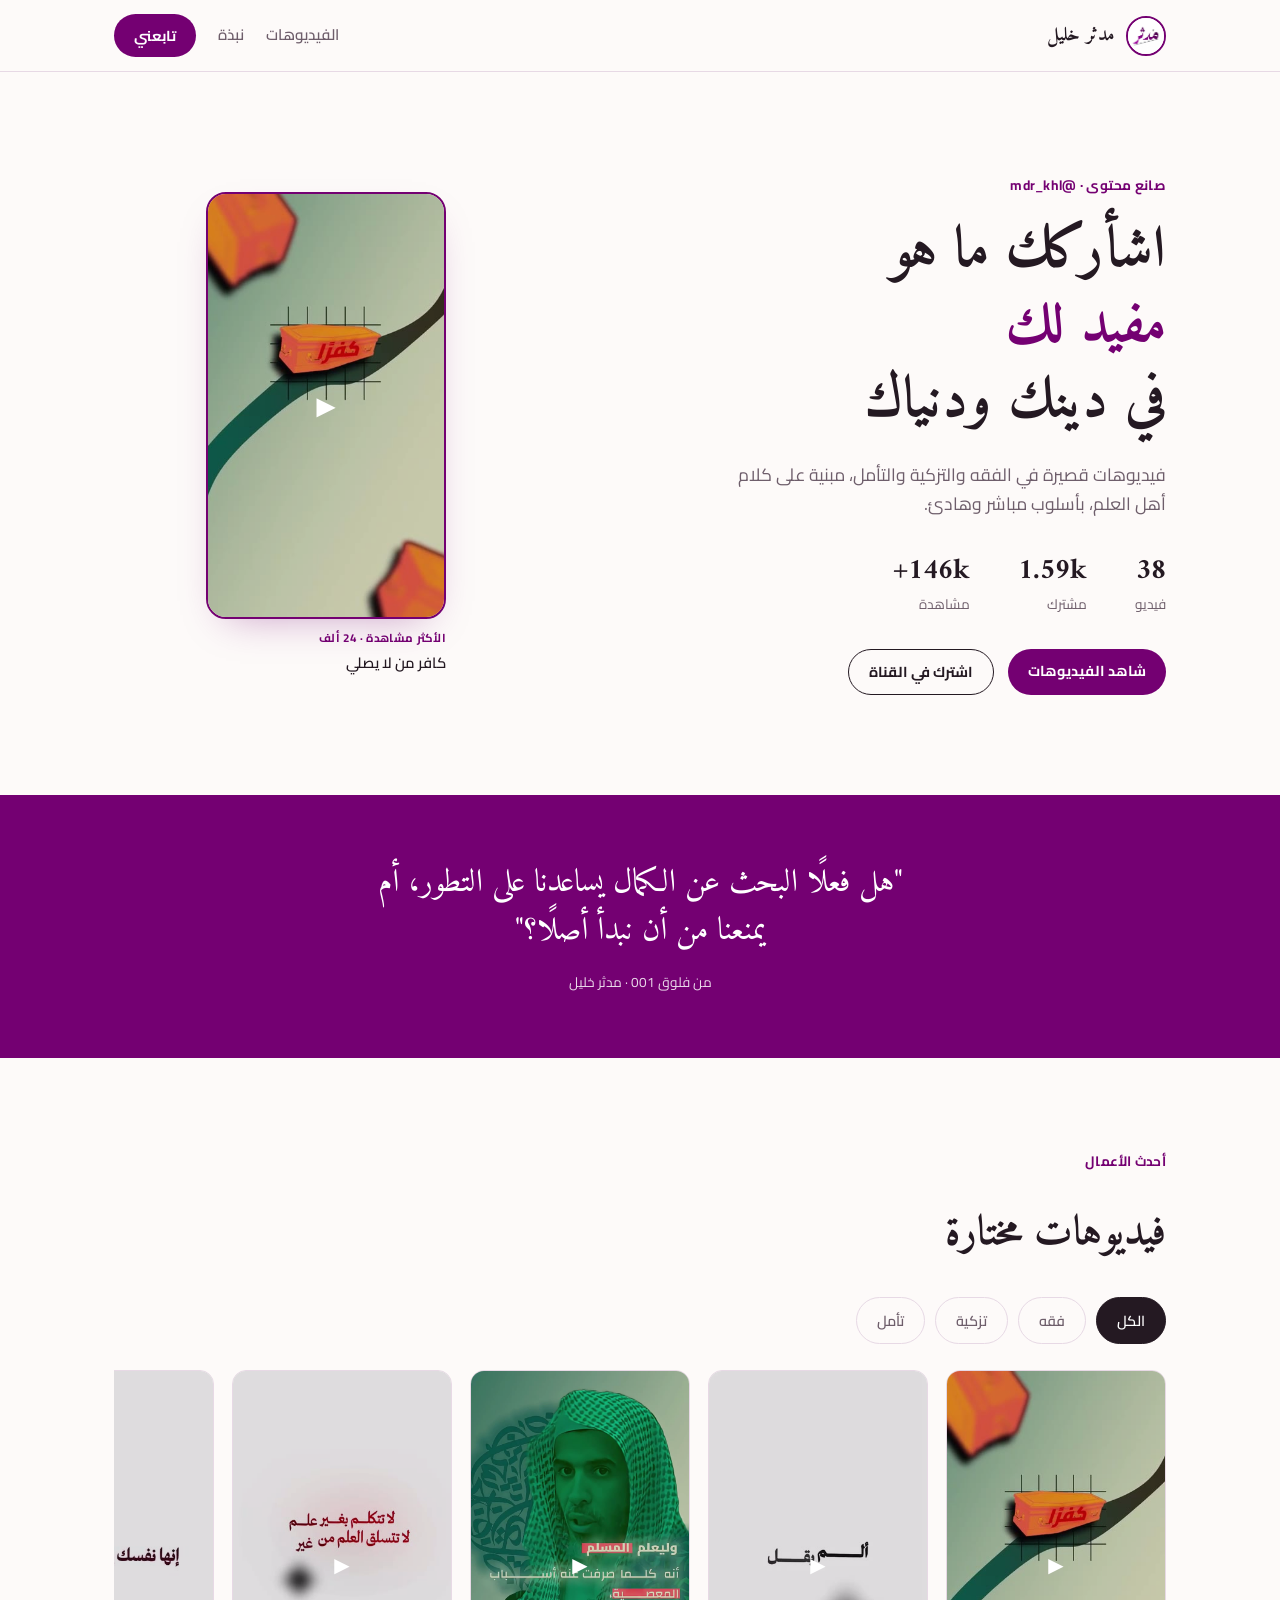
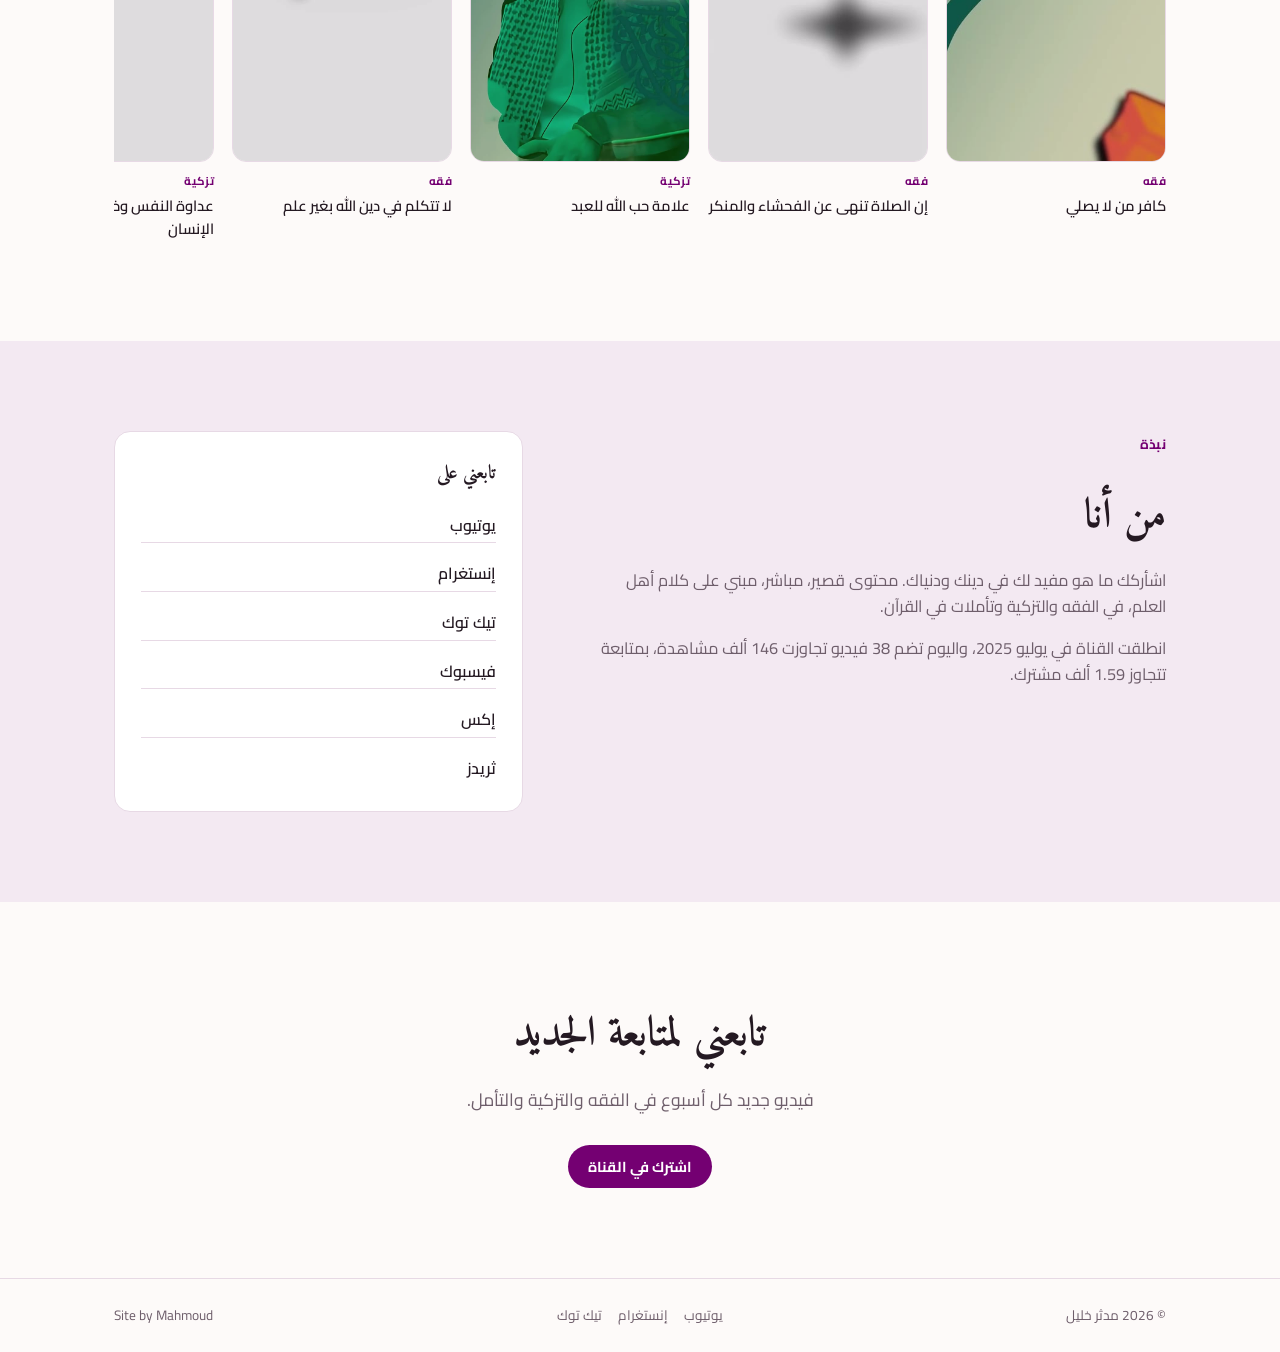
==== public/index.html @ 25e4bd89 "Fix hero: real video card instead of blank wordmark avatar His channel avatar is a wordmark logo, no" ====
<!doctype html>
<html lang="ar" dir="rtl">
<head>
  <meta charset="utf-8" />
  <meta name="viewport" content="width=device-width, initial-scale=1" />
  <title>مدثر خليل · صانع محتوى</title>
  <meta name="description" content="اشأركك ما هو مفيد لك في دينك ودنياك. فيديوهات قصيرة في الفقه والتزكية والتأمل." />
  <link rel="preconnect" href="https://fonts.googleapis.com" />
  <link rel="preconnect" href="https://fonts.gstatic.com" crossorigin />
  <link href="https://fonts.googleapis.com/css2?family=Amiri:wght@400;700&family=Cairo:wght@400;500;600;700&display=swap" rel="stylesheet" />
  <link rel="icon" href="data:image/svg+xml,<svg xmlns='http://www.w3.org/2000/svg' viewBox='0 0 100 100'><rect width='100' height='100' rx='22' fill='%23740072'/><text x='50' y='68' font-size='58' font-family='serif' font-weight='700' fill='white' text-anchor='middle'>م</text></svg>" />
  <link rel="stylesheet" href="css/style.css" />
</head>
<body>

<header class="nav">
  <div class="wrap">
    <a href="#top" class="brand">
      <img src="img/avatar.jpg" alt="مدثر خليل" />
      <span>مدثر خليل</span>
    </a>
    <nav class="links">
      <a href="#videos">الفيديوهات</a>
      <a href="#about">نبذة</a>
      <a class="btn" href="https://www.youtube.com/@mdr_khl" target="_blank" rel="noopener">تابعني</a>
    </nav>
  </div>
</header>

<main id="top">

  <section class="hero">
    <div class="wrap hero-grid">
      <div class="hero-text">
        <span class="eyebrow">صانع محتوى · @mdr_khl</span>
        <h1>اشأركك ما هو<br /><span class="accent">مفيد لك</span><br />في دينك ودنياك</h1>
        <p class="sub">فيديوهات قصيرة في الفقه والتزكية والتأمل، مبنية على كلام أهل العلم، بأسلوب مباشر وهادئ.</p>
        <div class="stats">
          <div><span class="n">38</span><span class="l">فيديو</span></div>
          <div><span class="n">1.59k</span><span class="l">مشترك</span></div>
          <div><span class="n">146k+</span><span class="l">مشاهدة</span></div>
        </div>
        <div class="actions">
          <a class="btn btn-primary" href="#videos">شاهد الفيديوهات</a>
          <a class="btn btn-ghost" href="https://www.youtube.com/@mdr_khl" target="_blank" rel="noopener">اشترك في القناة</a>
        </div>
      </div>
      <div class="hero-portrait">
        <article class="card hero-card" data-slug="kafir-la-yusalli">
          <div class="thumb">
            <img src="posters/kafir-la-yusalli.jpg" alt="كافر من لا يصلي" />
            <span class="play">&#9658;</span>
          </div>
          <div class="meta"><span class="cat">الأكثر مشاهدة · 24 ألف</span><span class="t">كافر من لا يصلي</span></div>
        </article>
      </div>
    </div>
  </section>

  <section class="quote-band">
    <div class="wrap">
      <p class="quote">"هل فعلًا البحث عن الكمال يساعدنا على التطور، أم يمنعنا من أن نبدأ أصلًا؟"</p>
      <span class="quote-source">من فلوق 001 · مدثر خليل</span>
    </div>
  </section>

  <section class="section" id="videos">
    <div class="wrap">
      <div class="section-head">
        <span class="eyebrow">أحدث الأعمال</span>
        <h2>فيديوهات مختارة</h2>
      </div>

      <div class="filters" role="group" aria-label="تصفية الفيديوهات">
        <button class="filter" data-filter="الكل" aria-pressed="true">الكل</button>
        <button class="filter" data-filter="فقه">فقه</button>
        <button class="filter" data-filter="تزكية">تزكية</button>
        <button class="filter" data-filter="تأمل">تأمل</button>
      </div>

      <div class="reel-strip" id="reel">
        <!-- cards injected by data below via JS-free static markup -->
        <article class="card" data-cat="فقه" data-slug="kafir-la-yusalli">
          <div class="thumb"><img src="posters/kafir-la-yusalli.jpg" alt="" /><span class="play">&#9658;</span></div>
          <div class="meta"><span class="cat">فقه</span><span class="t">كافر من لا يصلي</span></div>
        </article>
        <article class="card" data-cat="فقه" data-slug="salah-tanha-fahsha">
          <div class="thumb"><img src="posters/salah-tanha-fahsha.jpg" alt="" /><span class="play">&#9658;</span></div>
          <div class="meta"><span class="cat">فقه</span><span class="t">إن الصلاة تنهى عن الفحشاء والمنكر</span></div>
        </article>
        <article class="card" data-cat="تزكية" data-slug="alamat-hub-allah">
          <div class="thumb"><img src="posters/alamat-hub-allah.jpg" alt="" /><span class="play">&#9658;</span></div>
          <div class="meta"><span class="cat">تزكية</span><span class="t">علامة حب الله للعبد</span></div>
        </article>
        <article class="card" data-cat="فقه" data-slug="la-tatakalam-bighayr-ilm">
          <div class="thumb"><img src="posters/la-tatakalam-bighayr-ilm.jpg" alt="" /><span class="play">&#9658;</span></div>
          <div class="meta"><span class="cat">فقه</span><span class="t">لا تتكلم في دين الله بغير علم</span></div>
        </article>
        <article class="card" data-cat="تزكية" data-slug="adawat-al-nafs">
          <div class="thumb"><img src="posters/adawat-al-nafs.jpg" alt="" /><span class="play">&#9658;</span></div>
          <div class="meta"><span class="cat">تزكية</span><span class="t">عداوة النفس وخطورتها على الإنسان</span></div>
        </article>
        <article class="card" data-cat="تأمل" data-slug="kul-shay-bimuqabil">
          <div class="thumb"><img src="posters/kul-shay-bimuqabil.jpg" alt="" /><span class="play">&#9658;</span></div>
          <div class="meta"><span class="cat">تأمل</span><span class="t">إفعل ما شئت فكل شيء بمقابل</span></div>
        </article>
        <article class="card" data-cat="فقه" data-slug="la-tatakalam-fima-la-talam">
          <div class="thumb"><img src="posters/la-tatakalam-fima-la-talam.jpg" alt="" /><span class="play">&#9658;</span></div>
          <div class="meta"><span class="cat">فقه</span><span class="t">لا تتكلم فيما لا تعلم</span></div>
        </article>
        <article class="card" data-cat="تزكية" data-slug="al-awwab">
          <div class="thumb"><img src="posters/al-awwab.jpg" alt="" /><span class="play">&#9658;</span></div>
          <div class="meta"><span class="cat">تزكية</span><span class="t">الأوّاب</span></div>
        </article>
        <article class="card" data-cat="تأمل" data-slug="awwal-amr-nahy">
          <div class="thumb"><img src="posters/awwal-amr-nahy.jpg" alt="" /><span class="play">&#9658;</span></div>
          <div class="meta"><span class="cat">تأمل</span><span class="t">أول أمر وأول نهي في القرآن</span></div>
        </article>
      </div>
    </div>
  </section>

  <section class="section cream" id="about">
    <div class="wrap about-grid">
      <div>
        <span class="eyebrow">نبذة</span>
        <h2>من أنا</h2>
        <p class="body">اشأركك ما هو مفيد لك في دينك ودنياك. محتوى قصير، مباشر، مبني على كلام أهل العلم، في الفقه والتزكية وتأملات في القرآن.</p>
        <p class="body">انطلقت القناة في يوليو 2025، واليوم تضم 38 فيديو تجاوزت 146 ألف مشاهدة، بمتابعة تتجاوز 1.59 ألف مشترك.</p>
      </div>
      <div class="socials-card">
        <h3>تابعني على</h3>
        <a href="https://www.youtube.com/@mdr_khl" target="_blank" rel="noopener">يوتيوب</a>
        <a href="https://instagram.com/mdr_khl" target="_blank" rel="noopener">إنستغرام</a>
        <a href="https://tiktok.com/@mdr_khl" target="_blank" rel="noopener">تيك توك</a>
        <a href="https://facebook.com/share/17d2tBjPkg" target="_blank" rel="noopener">فيسبوك</a>
        <a href="https://x.com/a1b_ed" target="_blank" rel="noopener">إكس</a>
        <a href="https://threads.com/@mdr_khl" target="_blank" rel="noopener">ثريدز</a>
      </div>
    </div>
  </section>

  <section class="section cta">
    <div class="wrap">
      <h2>تابعني لمتابعة الجديد</h2>
      <p class="sub">فيديو جديد كل أسبوع في الفقه والتزكية والتأمل.</p>
      <a class="btn btn-primary" href="https://www.youtube.com/@mdr_khl" target="_blank" rel="noopener">اشترك في القناة</a>
    </div>
  </section>

</main>

<footer class="foot">
  <div class="wrap">
    <span>© <span id="year"></span> مدثر خليل</span>
    <nav class="socials">
      <a href="https://www.youtube.com/@mdr_khl" target="_blank" rel="noopener">يوتيوب</a>
      <a href="https://instagram.com/mdr_khl" target="_blank" rel="noopener">إنستغرام</a>
      <a href="https://tiktok.com/@mdr_khl" target="_blank" rel="noopener">تيك توك</a>
    </nav>
    <a class="credit" href="https://mizanai.uk" target="_blank" rel="noopener">Site by Mahmoud</a>
  </div>
</footer>

<div class="lightbox" id="lightbox" role="dialog" aria-modal="true">
  <div class="frame">
    <button class="close" id="lb-close">&#10005; إغلاق</button>
    <video id="lb-video" controls playsinline preload="none"></video>
  </div>
</div>

<script src="js/app.js"></script>
</body>
</html>
---- public/css/style.css ----
:root {
  --bg: #fdfaf9;
  --cream: #f3e9f2;
  --ink: #241922;
  --ink-soft: #6e5e6b;
  --line: #e7d9e5;
  --accent: #740072;
  --accent-soft: #f3e0f2;
  --font-display: "Amiri", "Traditional Arabic", serif;
  --font-body: "Cairo", "Tahoma", sans-serif;
  --maxw: 1180px;
  --pad: clamp(20px, 5vw, 64px);
}

* { box-sizing: border-box; }
body {
  margin: 0;
  background: var(--bg);
  color: var(--ink);
  font-family: var(--font-body);
  line-height: 1.6;
}
a { color: inherit; text-decoration: none; }
.wrap { max-width: var(--maxw); margin-inline: auto; padding-inline: var(--pad); }

/* ---------- nav ---------- */
.nav {
  position: sticky; top: 0; z-index: 40;
  background: color-mix(in srgb, var(--bg) 88%, transparent);
  backdrop-filter: blur(10px);
  border-bottom: 1px solid var(--line);
}
.nav .wrap { display: flex; align-items: center; justify-content: space-between; padding-block: 14px; }
.brand { display: flex; align-items: center; gap: 12px; font-family: var(--font-display); font-weight: 700; font-size: 1.2rem; }
.brand img { width: 40px; height: 40px; border-radius: 50%; object-fit: cover; border: 2px solid var(--accent); }
.links { display: flex; align-items: center; gap: 22px; }
.links a:not(.btn) { font-weight: 600; color: var(--ink-soft); font-size: 0.95rem; }
.btn { font-family: var(--font-body); font-weight: 700; font-size: 0.9rem; padding: 10px 20px; border-radius: 999px; }
.links .btn { background: var(--accent); color: #fff; }
.btn-primary { background: var(--accent); color: #fff; display: inline-block; }
.btn-ghost { border: 1.5px solid var(--ink); color: var(--ink); display: inline-block; }

/* ---------- hero ---------- */
.hero { padding-block: clamp(50px, 8vw, 100px); }
.hero-grid { display: grid; grid-template-columns: 1.3fr 1fr; gap: clamp(30px, 6vw, 80px); align-items: center; }
.eyebrow { display: inline-block; font-weight: 700; font-size: 0.85rem; letter-spacing: 0.02em; color: var(--accent); margin-bottom: 18px; }
.hero-text h1 { font-family: var(--font-display); font-weight: 700; font-size: clamp(2.2rem, 5vw, 3.6rem); line-height: 1.3; margin: 0 0 22px; }
.hero-text h1 .accent { color: var(--accent); }
.sub { font-size: 1.1rem; color: var(--ink-soft); max-width: 46ch; margin-bottom: 30px; }
.stats { display: flex; gap: clamp(24px, 5vw, 48px); margin-bottom: 34px; }
.stats .n { display: block; font-family: var(--font-display); font-weight: 700; font-size: 1.8rem; color: var(--ink); }
.stats .l { display: block; font-size: 0.85rem; color: var(--ink-soft); }
.actions { display: flex; gap: 14px; flex-wrap: wrap; }
.hero-portrait { justify-self: center; width: min(240px, 100%); }
.hero-card { width: 100%; }
.hero-card .thumb { border-radius: 20px; border: 2px solid var(--accent); box-shadow: 0 16px 40px -20px rgba(116,0,114,0.4); }
.hero-card .play { font-size: 2rem; }

/* ---------- quote band ---------- */
.quote-band { background: var(--accent); color: #fff; padding-block: clamp(36px, 6vw, 64px); text-align: center; }
.quote { font-family: var(--font-display); font-size: clamp(1.3rem, 3vw, 2rem); max-width: 32ch; margin: 0 auto 14px; line-height: 1.5; }
.quote-source { font-size: 0.85rem; opacity: 0.85; }

/* ---------- sections ---------- */
.section { padding-block: clamp(50px, 8vw, 90px); }
.section.cream { background: var(--cream); }
.section-head { margin-bottom: 30px; }
.section-head h2, .about-grid h2, .cta h2 { font-family: var(--font-display); font-weight: 700; font-size: clamp(1.8rem, 3.5vw, 2.6rem); margin: 10px 0 0; }

/* ---------- filters ---------- */
.filters { display: flex; gap: 10px; margin-bottom: 26px; flex-wrap: wrap; }
.filter {
  font-family: var(--font-body); font-weight: 600; font-size: 0.9rem;
  padding: 9px 20px; border-radius: 999px; border: 1.5px solid var(--line); background: transparent; color: var(--ink-soft);
  cursor: pointer;
}
.filter[aria-pressed="true"] { background: var(--ink); color: #fff; border-color: var(--ink); }

/* ---------- reel strip ---------- */
.reel-strip {
  display: grid; grid-auto-flow: column; grid-auto-columns: 220px;
  gap: 18px; overflow-x: auto; padding-bottom: 10px; scroll-snap-type: x mandatory;
}
.card { scroll-snap-align: start; cursor: pointer; }
.card[hidden] { display: none; }
.thumb {
  position: relative; aspect-ratio: 9/16; border-radius: 14px; overflow: hidden;
  border: 1px solid var(--line); background: var(--cream);
}
.thumb img { width: 100%; height: 100%; object-fit: cover; display: block; }
.play {
  position: absolute; inset: 0; display: flex; align-items: center; justify-content: center;
  color: #fff; font-size: 1.6rem; background: rgba(36,25,34,0.15);
}
.card:hover .thumb { border-color: var(--accent); }
.meta { padding-top: 10px; }
.cat { display: block; font-size: 0.72rem; font-weight: 700; letter-spacing: 0.03em; color: var(--accent); text-transform: uppercase; margin-bottom: 4px; }
.t { display: block; font-weight: 600; font-size: 0.92rem; }

/* ---------- about ---------- */
.about-grid { display: grid; grid-template-columns: 1.4fr 1fr; gap: clamp(30px, 6vw, 70px); align-items: start; }
.body { color: var(--ink-soft); font-size: 1.02rem; margin-bottom: 16px; }
.socials-card {
  background: #fff; border: 1px solid var(--line); border-radius: 16px; padding: 26px;
  display: flex; flex-direction: column; gap: 14px;
}
.socials-card h3 { font-family: var(--font-display); font-size: 1.2rem; margin: 0 0 6px; }
.socials-card a { font-weight: 600; color: var(--ink); padding-block: 4px; border-bottom: 1px solid var(--line); }
.socials-card a:last-child { border-bottom: none; }
.socials-card a:hover { color: var(--accent); }

/* ---------- cta ---------- */
.cta { text-align: center; }
.cta .sub { margin-inline: auto; }

/* ---------- footer ---------- */
.foot { border-top: 1px solid var(--line); padding-block: 26px; }
.foot .wrap { display: flex; align-items: center; justify-content: space-between; flex-wrap: wrap; gap: 14px; font-size: 0.85rem; color: var(--ink-soft); }
.foot .socials { display: flex; gap: 16px; }
.foot .credit { color: var(--ink-soft); }

/* ---------- lightbox ---------- */
.lightbox { position: fixed; inset: 0; z-index: 100; background: rgba(20,12,19,0.92); display: none; align-items: center; justify-content: center; }
.lightbox.is-open { display: flex; }
.lightbox .frame { width: min(420px, 92vw); }
.lightbox video { width: 100%; border-radius: 12px; aspect-ratio: 9/16; background: #000; }
.lightbox .close { display: block; margin: 0 0 12px auto; background: none; border: none; color: #fff; font-family: var(--font-body); font-weight: 600; cursor: pointer; }

/* ---------- mobile ---------- */
@media (max-width: 860px) {
  .links a:not(.btn) { display: none; }
  .hero-grid, .about-grid { grid-template-columns: 1fr; }
  .hero-portrait { order: -1; }
  .stats { justify-content: center; }
  .actions { justify-content: center; }
  .hero-text { text-align: center; }
  .hero-text .sub, .stats { margin-inline: auto; }
}
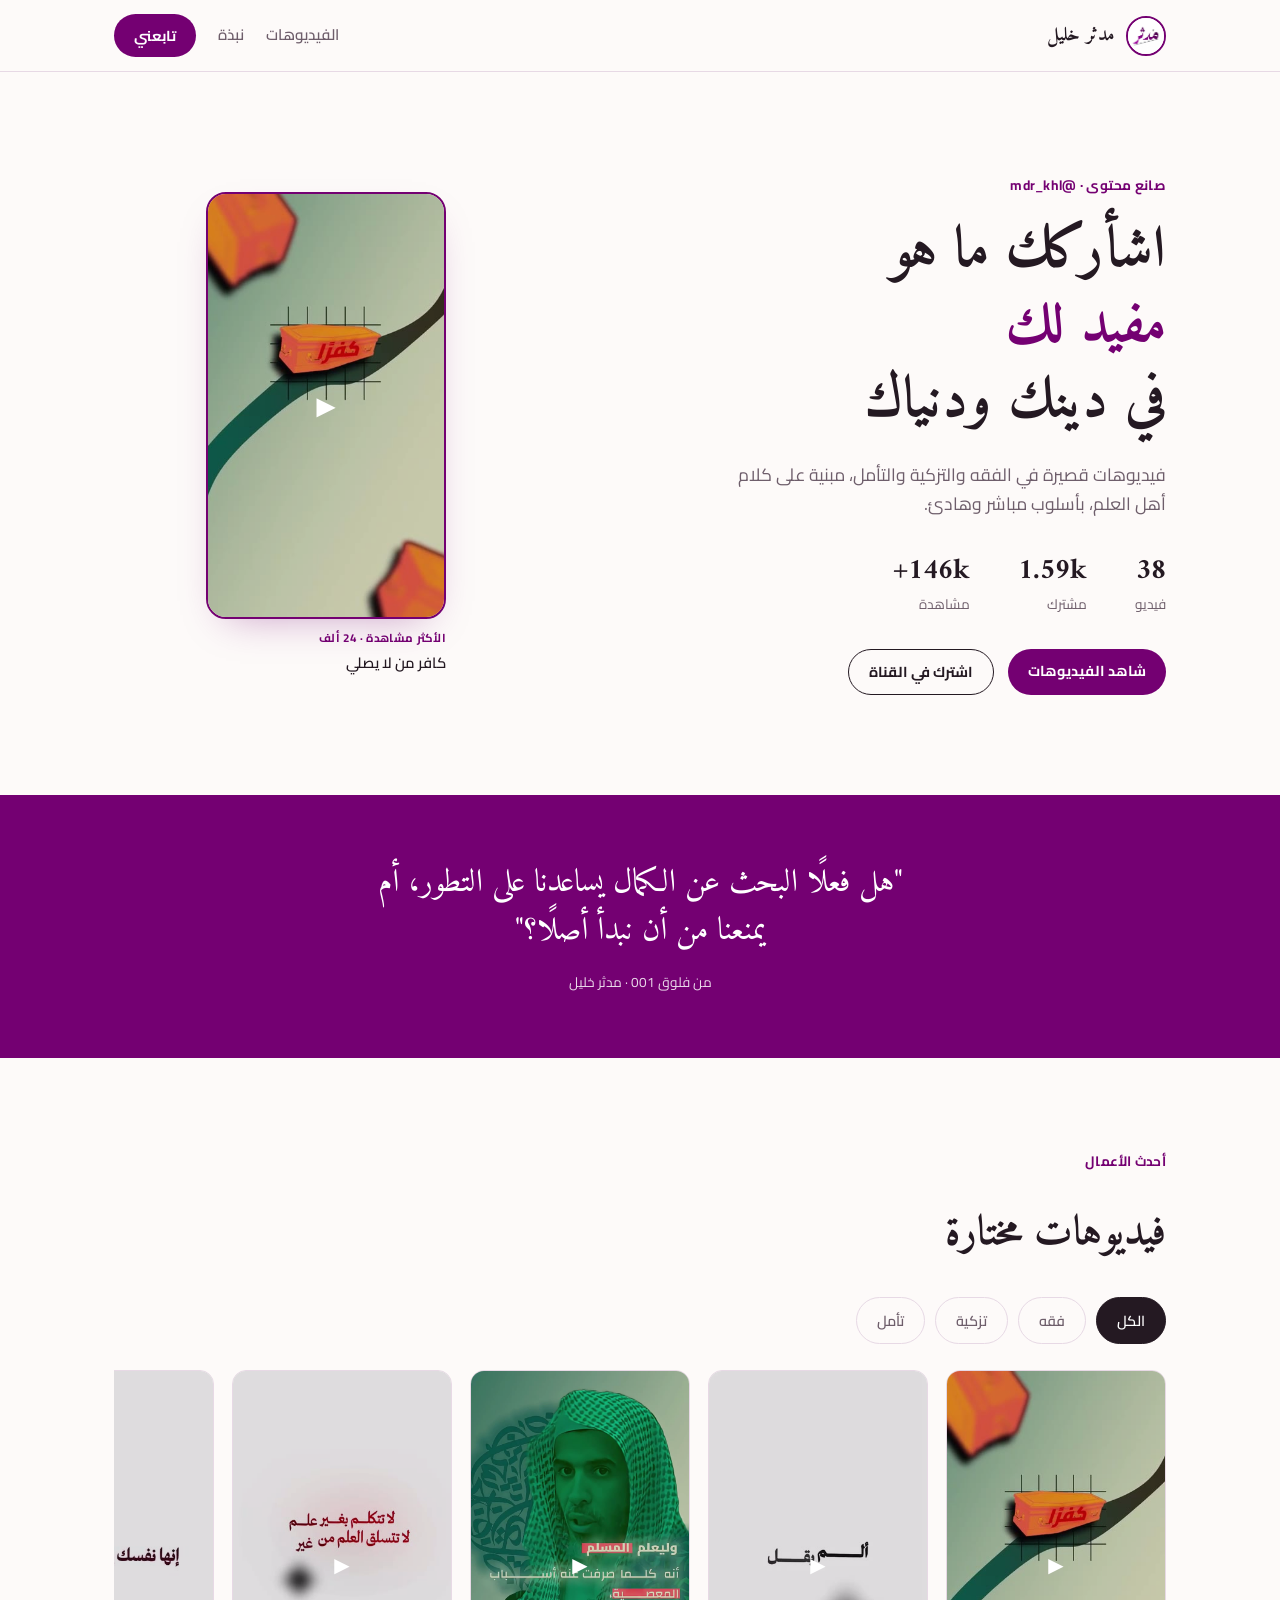
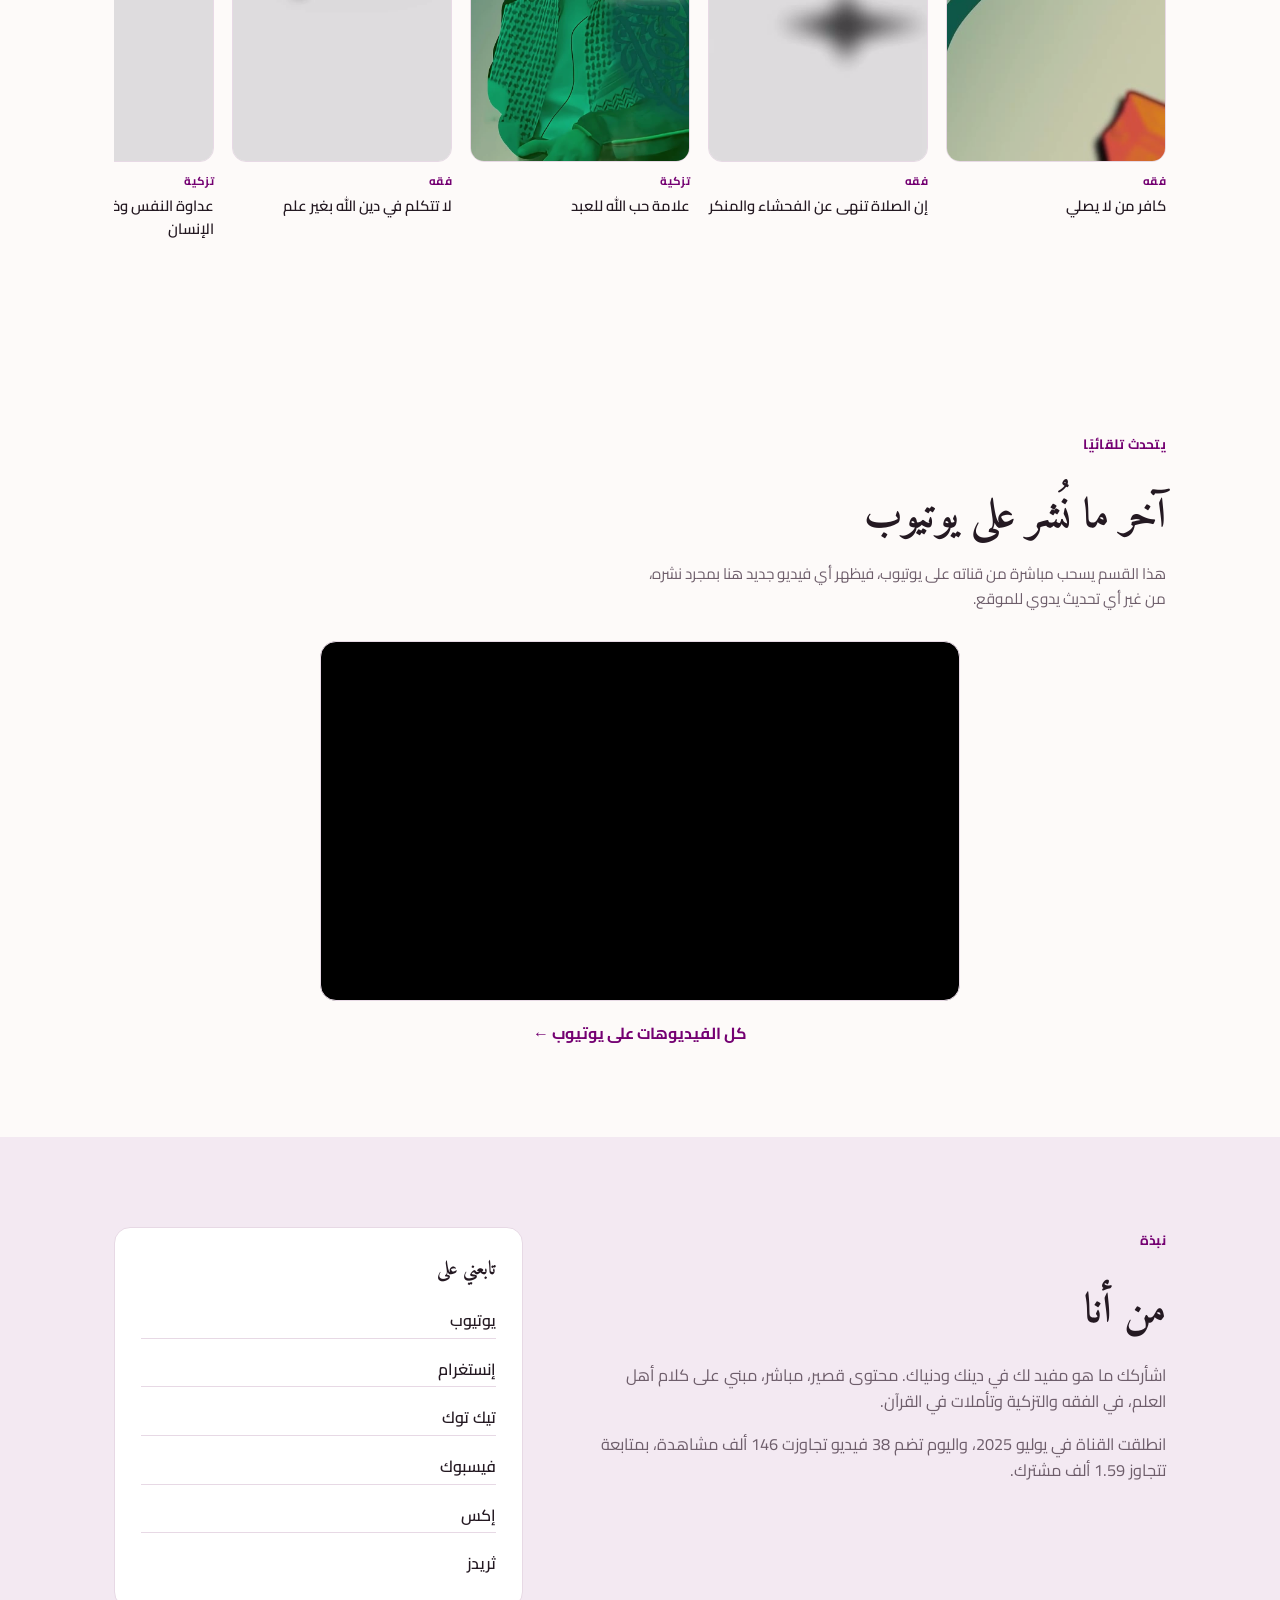
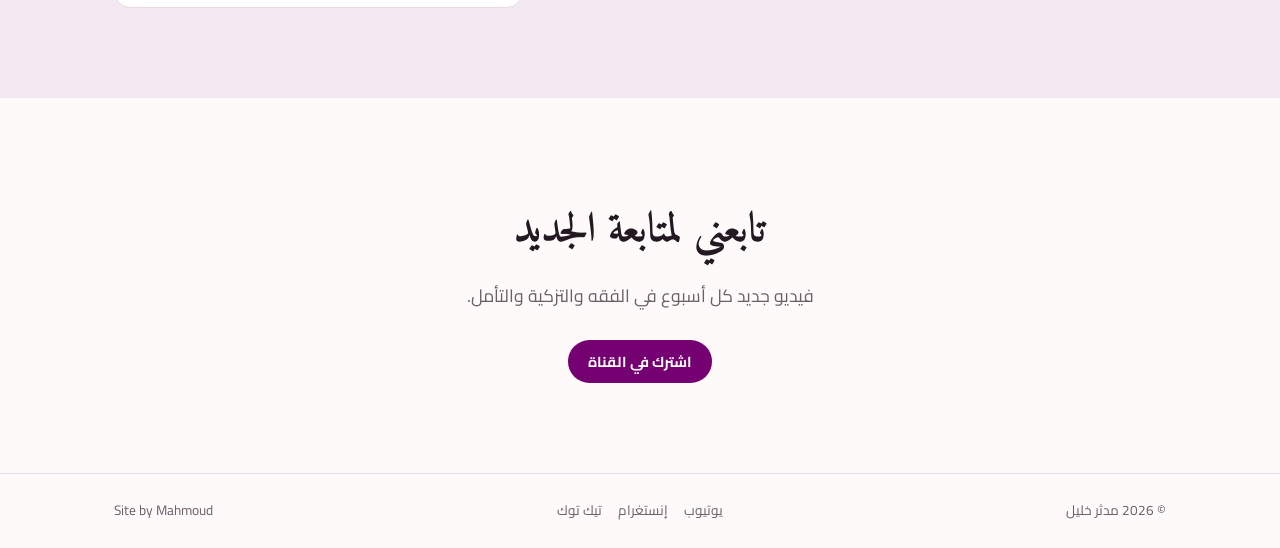
==== commit de39284e: "Add auto-updating YouTube section (his real uploads playlist, live) Embeds his channel's auto-genera" ====
--- a/public/index.html
+++ b/public/index.html
@@ -120,6 +120,26 @@
     </div>
   </section>
 
+  <section class="section" id="latest">
+    <div class="wrap">
+      <div class="section-head">
+        <span class="eyebrow">يتحدث تلقائيًا</span>
+        <h2>آخر ما نُشر على يوتيوب</h2>
+        <p class="note">هذا القسم يسحب مباشرة من قناته على يوتيوب، فيظهر أي فيديو جديد هنا بمجرد نشره، من غير أي تحديث يدوي للموقع.</p>
+      </div>
+      <div class="yt-embed">
+        <iframe
+          src="https://www.youtube.com/embed/videoseries?list=UUba_S9e0Zrr8eu4Hd3QmIvQ"
+          title="آخر فيديوهات مدثر خليل"
+          loading="lazy"
+          allow="accelerometer; encrypted-media; picture-in-picture; web-share"
+          allowfullscreen
+        ></iframe>
+      </div>
+      <a class="channel-link" href="https://www.youtube.com/@mdr_khl" target="_blank" rel="noopener">كل الفيديوهات على يوتيوب &larr;</a>
+    </div>
+  </section>
+
   <section class="section cream" id="about">
     <div class="wrap about-grid">
       <div>
--- a/public/css/style.css
+++ b/public/css/style.css
@@ -66,6 +66,19 @@
 .section.cream { background: var(--cream); }
 .section-head { margin-bottom: 30px; }
 .section-head h2, .about-grid h2, .cta h2 { font-family: var(--font-display); font-weight: 700; font-size: clamp(1.8rem, 3.5vw, 2.6rem); margin: 10px 0 0; }
+.section-head .note { color: var(--ink-soft); font-size: 0.95rem; margin-top: 12px; max-width: 60ch; }
+
+/* ---------- live YouTube embed (auto-updates, no redeploy needed) ---------- */
+.yt-embed {
+  max-width: 640px; margin-inline: auto; aspect-ratio: 16/9;
+  border-radius: 16px; overflow: hidden; border: 1px solid var(--line);
+  background: #000;
+}
+.yt-embed iframe { width: 100%; height: 100%; border: 0; display: block; }
+.channel-link {
+  display: block; text-align: center; margin-top: 20px; font-weight: 700;
+  color: var(--accent);
+}
 
 /* ---------- filters ---------- */
 .filters { display: flex; gap: 10px; margin-bottom: 26px; flex-wrap: wrap; }
